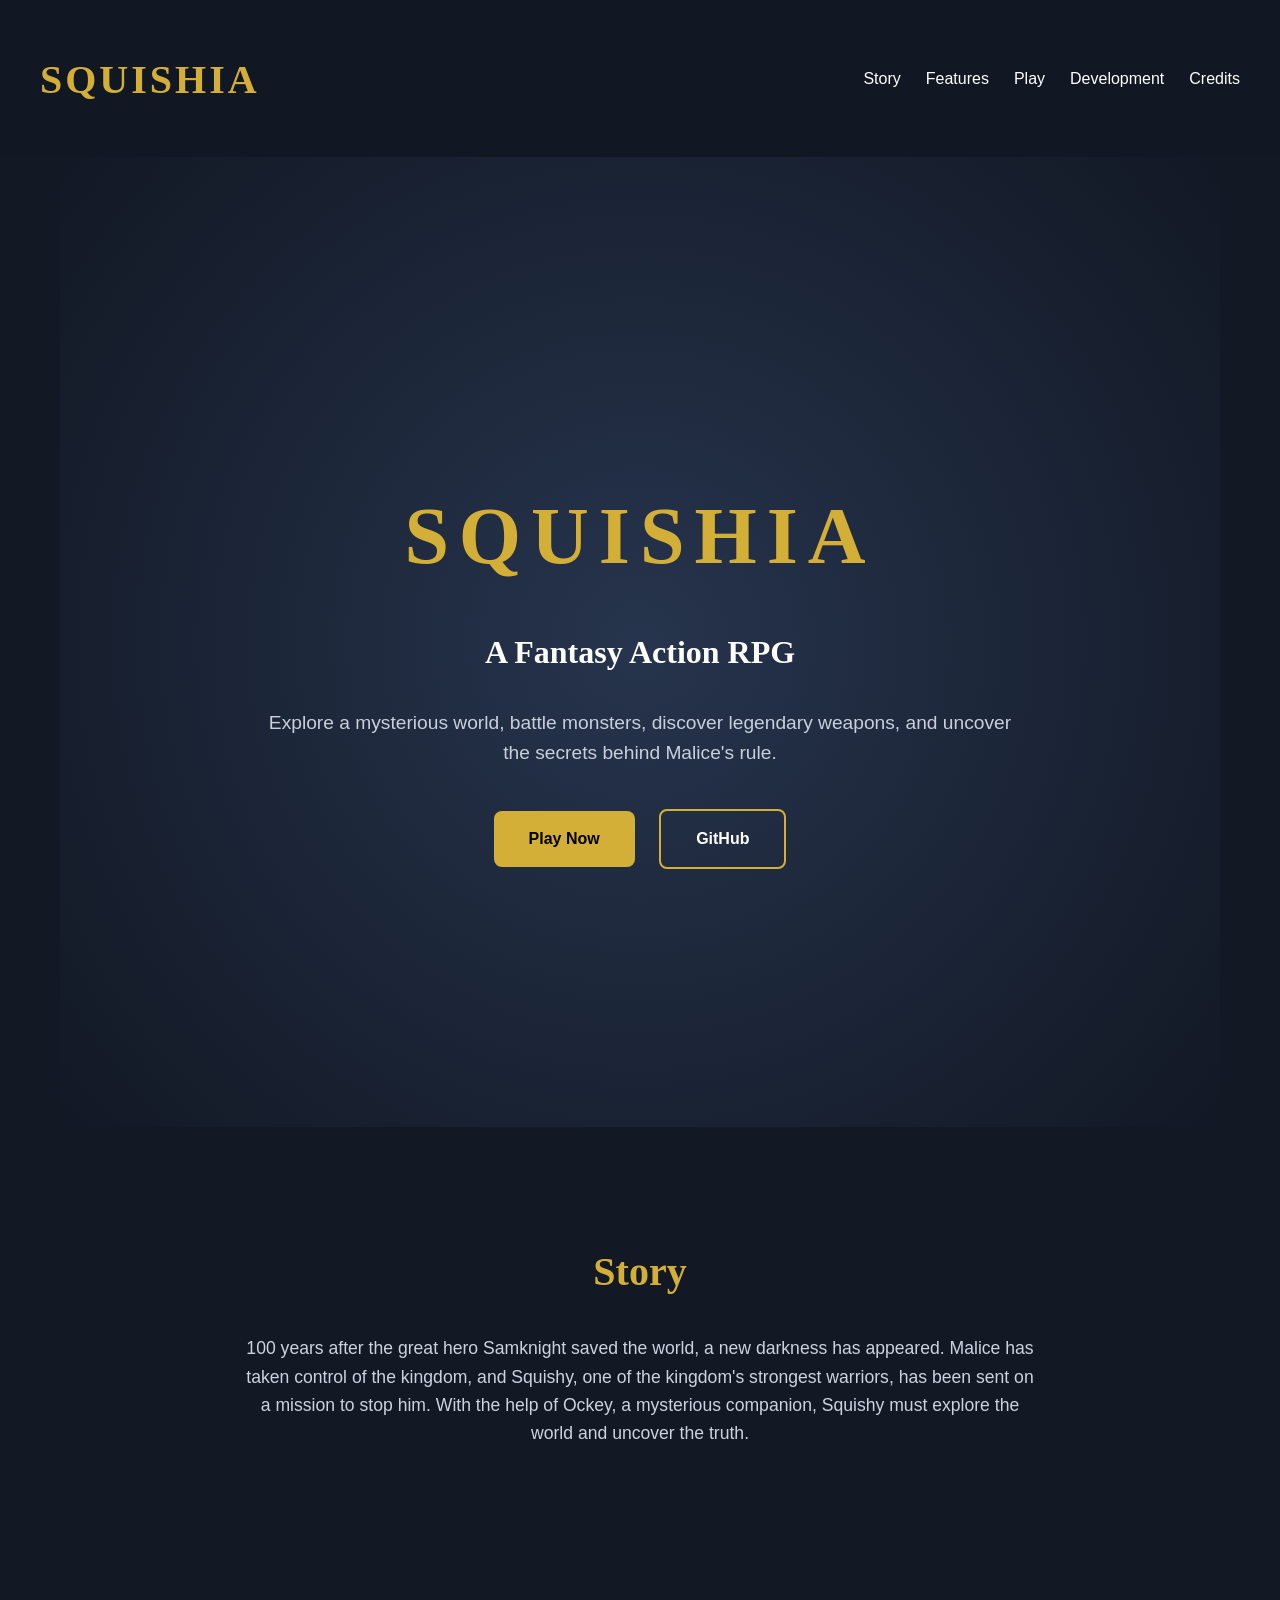
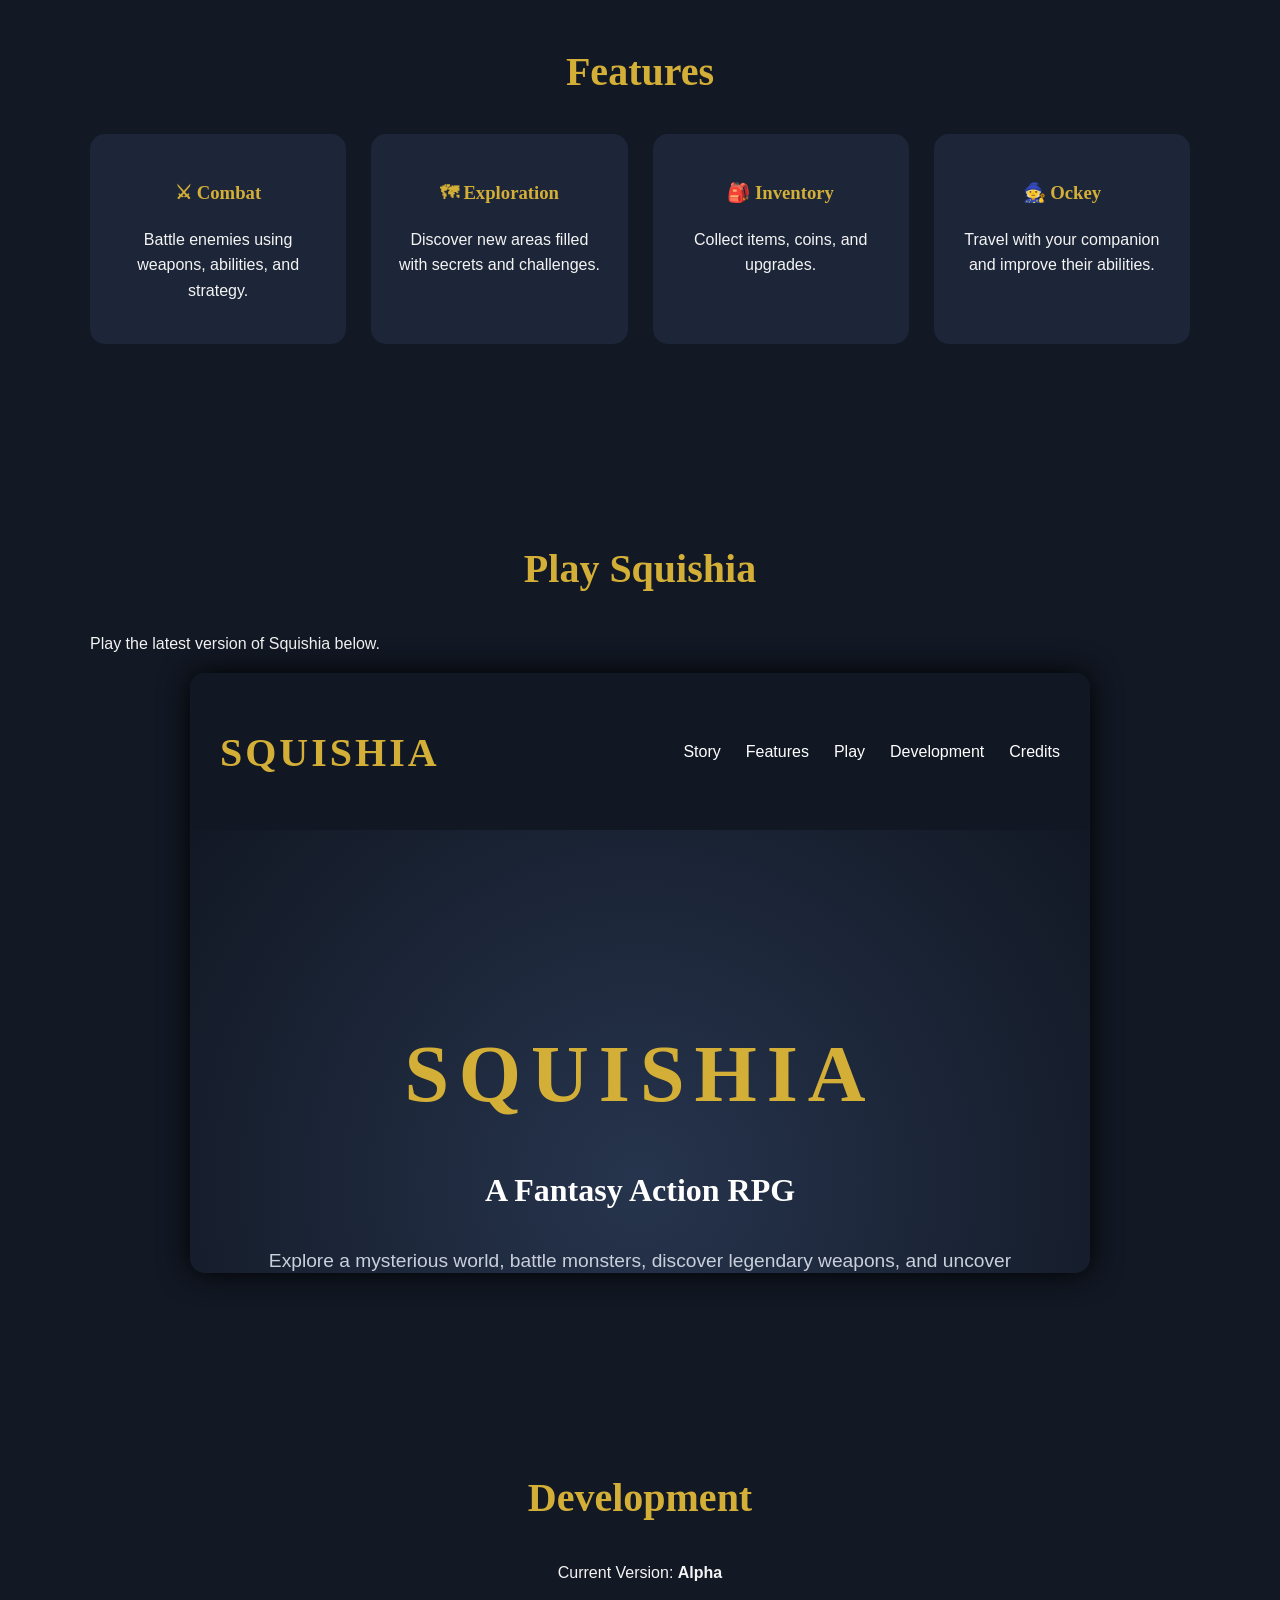
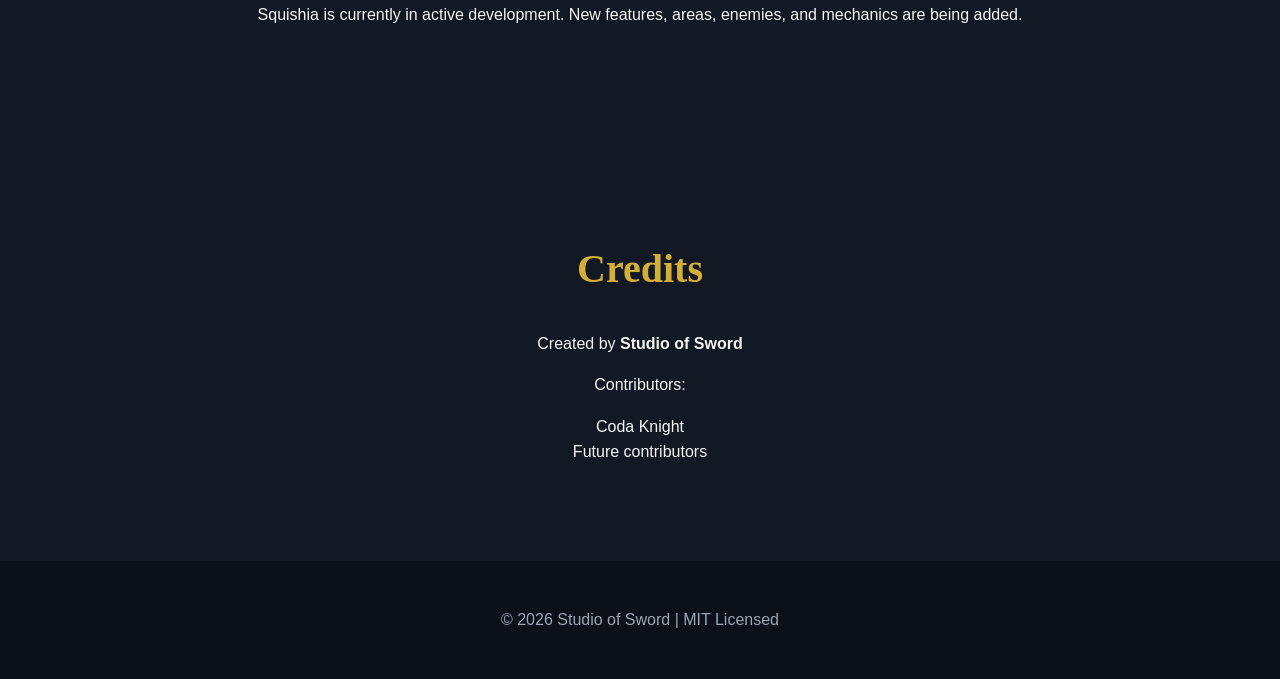
==== index.html @ a7034196 "Update index.html" ====
<!DOCTYPE html>
<html lang="en">

<head>
    <meta charset="UTF-8">
    <meta name="viewport" content="width=device-width, initial-scale=1.0">
    <meta name="description"
    content="Squishia is a fantasy action RPG created by Studio of Sword. Explore the world, battle monsters, collect items, and uncover the secrets behind Malice.">
    
    <meta name="keywords"
    content="Squishia, RPG, Action RPG, MakeCode Arcade, Studio of Sword, indie game">
    
    <meta name="author"
    content="Studio of Sword">
    
    <meta property="og:title"
    content="Squishia | A Fantasy Action RPG">
    
    <meta property="og:description"
    content="Explore the world of Squishia, battle enemies, and stop Malice.">
    
    <meta property="og:type"
    content="website">
    
    <meta name="theme-color"
    content="#d4af37">
    
    <title>Squishia | A Fantasy Action RPG</title>

    <link rel="stylesheet" href="style.css">
</head>

<body>

    <header>
        <nav>
            <h2 class="logo">SQUISHIA</h2>

            <ul>
                <li><a href="#story">Story</a></li>
                <li><a href="#features">Features</a></li>
                <li><a href="#play">Play</a></li>
                <li><a href="#development">Development</a></li>
                <li><a href="#credits">Credits</a></li>
            </ul>
        </nav>
    </header>


    <main>

        <!-- Hero -->
        <section class="hero">

            <div class="hero-content">

                <h1>SQUISHIA</h1>

                <h2>A Fantasy Action RPG</h2>

                <p>
                    Explore a mysterious world, battle monsters,
                    discover legendary weapons, and uncover the secrets
                    behind Malice's rule.
                </p>

                <div class="buttons">

                    <a class="button" href="#play">
                        Play Now
                    </a>

                    <a class="button secondary"
                       href="https://github.com/CrzLe0723/Squishia">
                        GitHub
                    </a>

                </div>

            </div>

        </section>



        <!-- Story -->
        <section id="story">

            <h2>Story</h2>

            <p>
                100 years after the great hero Samknight saved the world,
                a new darkness has appeared.

                Malice has taken control of the kingdom, and Squishy,
                one of the kingdom's strongest warriors, has been sent
                on a mission to stop him.

                With the help of Ockey, a mysterious companion,
                Squishy must explore the world and uncover the truth.
            </p>

        </section>



        <!-- Features -->
        <section id="features">

            <h2>Features</h2>


            <div class="cards">

                <div class="card">
                    <h3>⚔ Combat</h3>
                    <p>
                        Battle enemies using weapons,
                        abilities, and strategy.
                    </p>
                </div>


                <div class="card">
                    <h3>🗺 Exploration</h3>
                    <p>
                        Discover new areas filled with
                        secrets and challenges.
                    </p>
                </div>


                <div class="card">
                    <h3>🎒 Inventory</h3>
                    <p>
                        Collect items, coins,
                        and upgrades.
                    </p>
                </div>


                <div class="card">
                    <h3>🧙 Ockey</h3>
                    <p>
                        Travel with your companion
                        and improve their abilities.
                    </p>
                </div>


            </div>

        </section>




        <!-- Play -->
        <section id="play">

            <h2>Play Squishia</h2>

            <p>
                Play the latest version of Squishia below.
            </p>


            <div class="game-container">

                <iframe
                    src="https://crzle0723.github.io/Squishia/"
                    title="Squishia Game">
                </iframe>

            </div>


        </section>




        <!-- Development -->
        <section id="development">

            <h2>Development</h2>

            <p>
                Current Version:
                <strong>Alpha</strong>
            </p>

            <p>
                Squishia is currently in active development.
                New features, areas, enemies, and mechanics
                are being added.
            </p>

        </section>



        <!-- Credits -->
        <section id="credits">

            <h2>Credits</h2>

            <p>
                Created by <strong>Studio of Sword</strong>
            </p>

            <p>
                Contributors:
            </p>

            <ul>
                <li>Coda Knight</li>
                <li>Future contributors</li>
            </ul>

        </section>


    </main>



    <footer>

        <p>
            © 2026 Studio of Sword |
            MIT Licensed
        </p>

    </footer>


    <script src="script.js"></script>

</body>

</html>
---- style.css ----
```cs
/* =========================
   Squishia Website Styling
   ========================= */


/* General */

* {
    box-sizing: border-box;
    scroll-behavior: smooth;
}


body {
    margin: 0;
    background: #121824;
    color: #f4f4f4;
    font-family: "Trebuchet MS", Arial, sans-serif;
    line-height: 1.6;
}


h1,
h2,
h3 {
    font-family: Georgia, serif;
}


h2 {
    color: #d4af37;
    text-align: center;
    font-size: 2.5rem;
    margin-bottom: 30px;
}


section {
    max-width: 1100px;
    margin: auto;
    padding: 80px 30px;
}



/* =========================
   Navigation
   ========================= */


header {
    position: sticky;
    top: 0;
    z-index: 10;
    background: rgba(18, 24, 36, 0.9);
    backdrop-filter: blur(8px);
}


nav {
    max-width: 1200px;
    margin: auto;
    display: flex;
    justify-content: space-between;
    align-items: center;
    padding: 15px 30px;
}


.logo {
    color: #d4af37;
    letter-spacing: 3px;
}


nav ul {
    list-style: none;
    display: flex;
    gap: 25px;
    padding: 0;
}


nav a {
    color: white;
    text-decoration: none;
    transition: 0.3s;
}


nav a:hover {
    color: #d4af37;
}



/* =========================
   Hero
   ========================= */


.hero {

    min-height: 90vh;

    display: flex;
    justify-content: center;
    align-items: center;

    text-align: center;

    background:
        radial-gradient(
            circle,
            #26344d,
            #121824
        );

}


.hero-content {
    max-width: 750px;
}


.hero h1 {

    font-size: 5rem;

    color: #d4af37;

    letter-spacing: 10px;

    margin-bottom: 10px;

}


.hero h2 {

    color: white;

    font-size: 2rem;

}


.hero p {

    font-size: 1.2rem;

    color: #c9d0dc;

}



/* Buttons */


.buttons {

    margin-top: 30px;

}


.button {

    display: inline-block;

    padding: 15px 35px;

    margin: 10px;

    background: #d4af37;

    color: black;

    text-decoration: none;

    border-radius: 8px;

    font-weight: bold;

    transition: 0.3s;

}


.button:hover {

    transform: translateY(-5px);

}


.secondary {

    background: transparent;

    color: white;

    border: 2px solid #d4af37;

}



/* =========================
   Story
   ========================= */


#story p {

    max-width: 800px;

    margin: auto;

    text-align: center;

    color: #ccd3df;

    font-size: 1.1rem;

}



/* =========================
   Feature Cards
   ========================= */


.cards {

    display: grid;

    grid-template-columns: repeat(
        auto-fit,
        minmax(220px, 1fr)
    );

    gap: 25px;

}



.card {

    background: #1d2638;

    padding: 25px;

    border-radius: 15px;

    text-align: center;

    transition: 0.3s;

}


.card:hover {

    transform: translateY(-8px);

}


.card h3 {

    color: #d4af37;

}



/* =========================
   Game
   ========================= */


.game-container {

    display: flex;

    justify-content: center;

}



.game-container iframe {

    width: 100%;

    max-width: 900px;

    height: 600px;

    border: none;

    border-radius: 15px;

    box-shadow: 0 0 30px black;

}



/* =========================
   Development / Credits
   ========================= */


#development,
#credits {

    text-align: center;

}



#credits ul {

    list-style: none;

    padding: 0;

}



/* =========================
   Footer
   ========================= */


footer {

    text-align: center;

    padding: 30px;

    background: #0c1018;

    color: #9aa4b5;

}



/* =========================
   Mobile
   ========================= */


@media(max-width:700px) {


    nav {

        flex-direction: column;

    }


    nav ul {

        flex-wrap: wrap;

        justify-content: center;

    }


    .hero h1 {

        font-size: 3rem;

    }


}


```
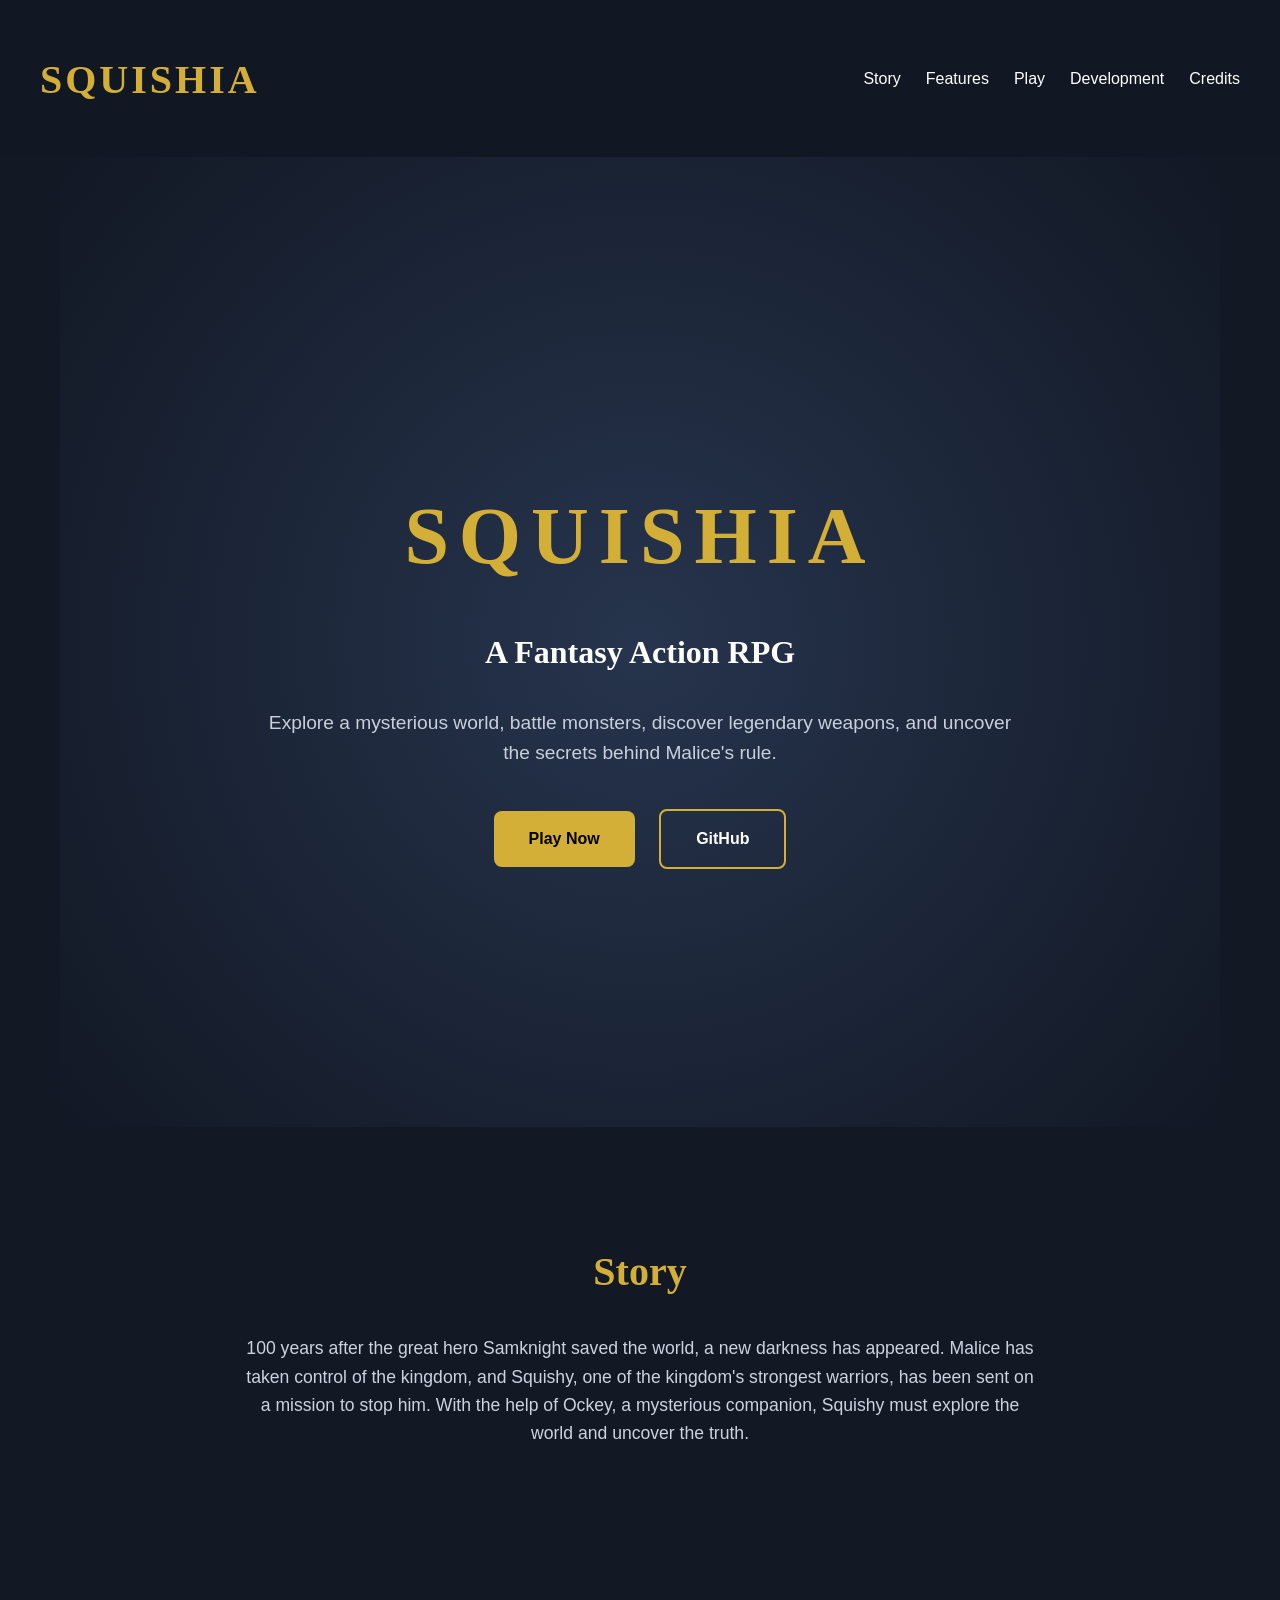
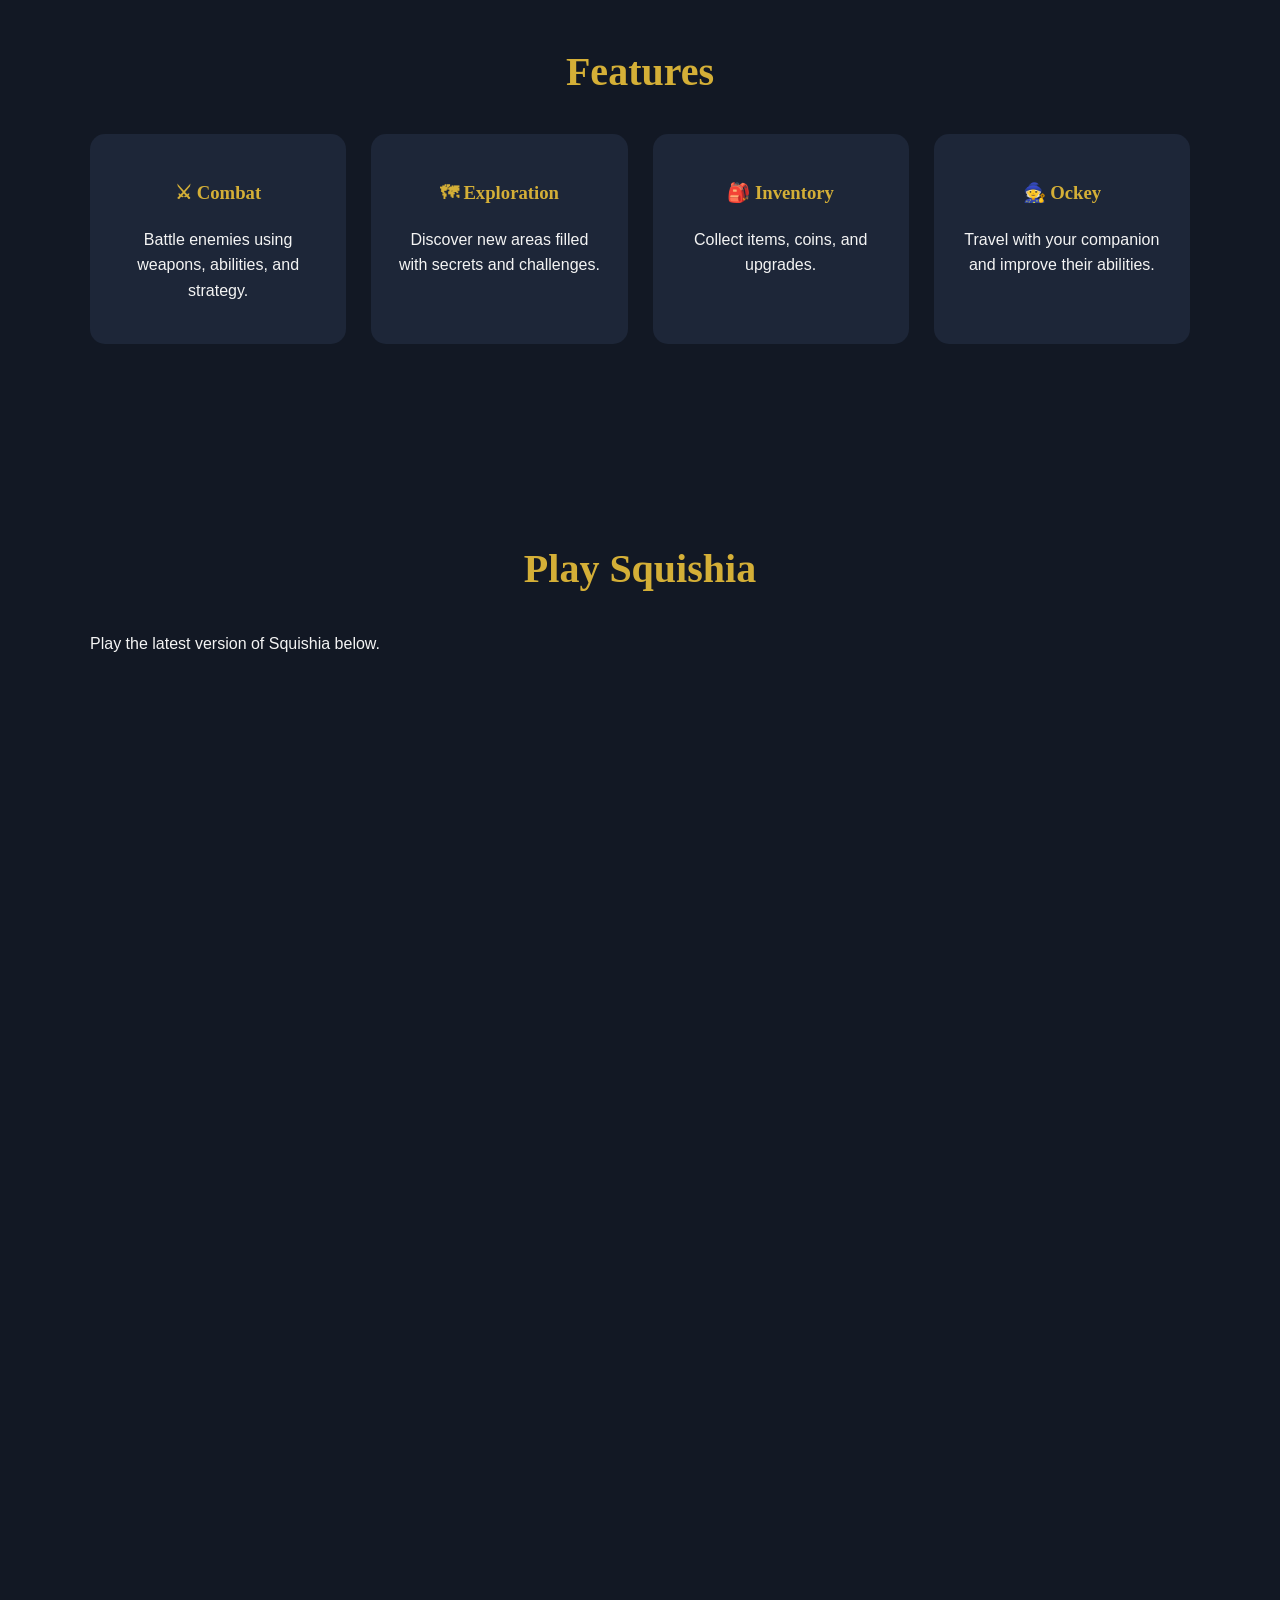
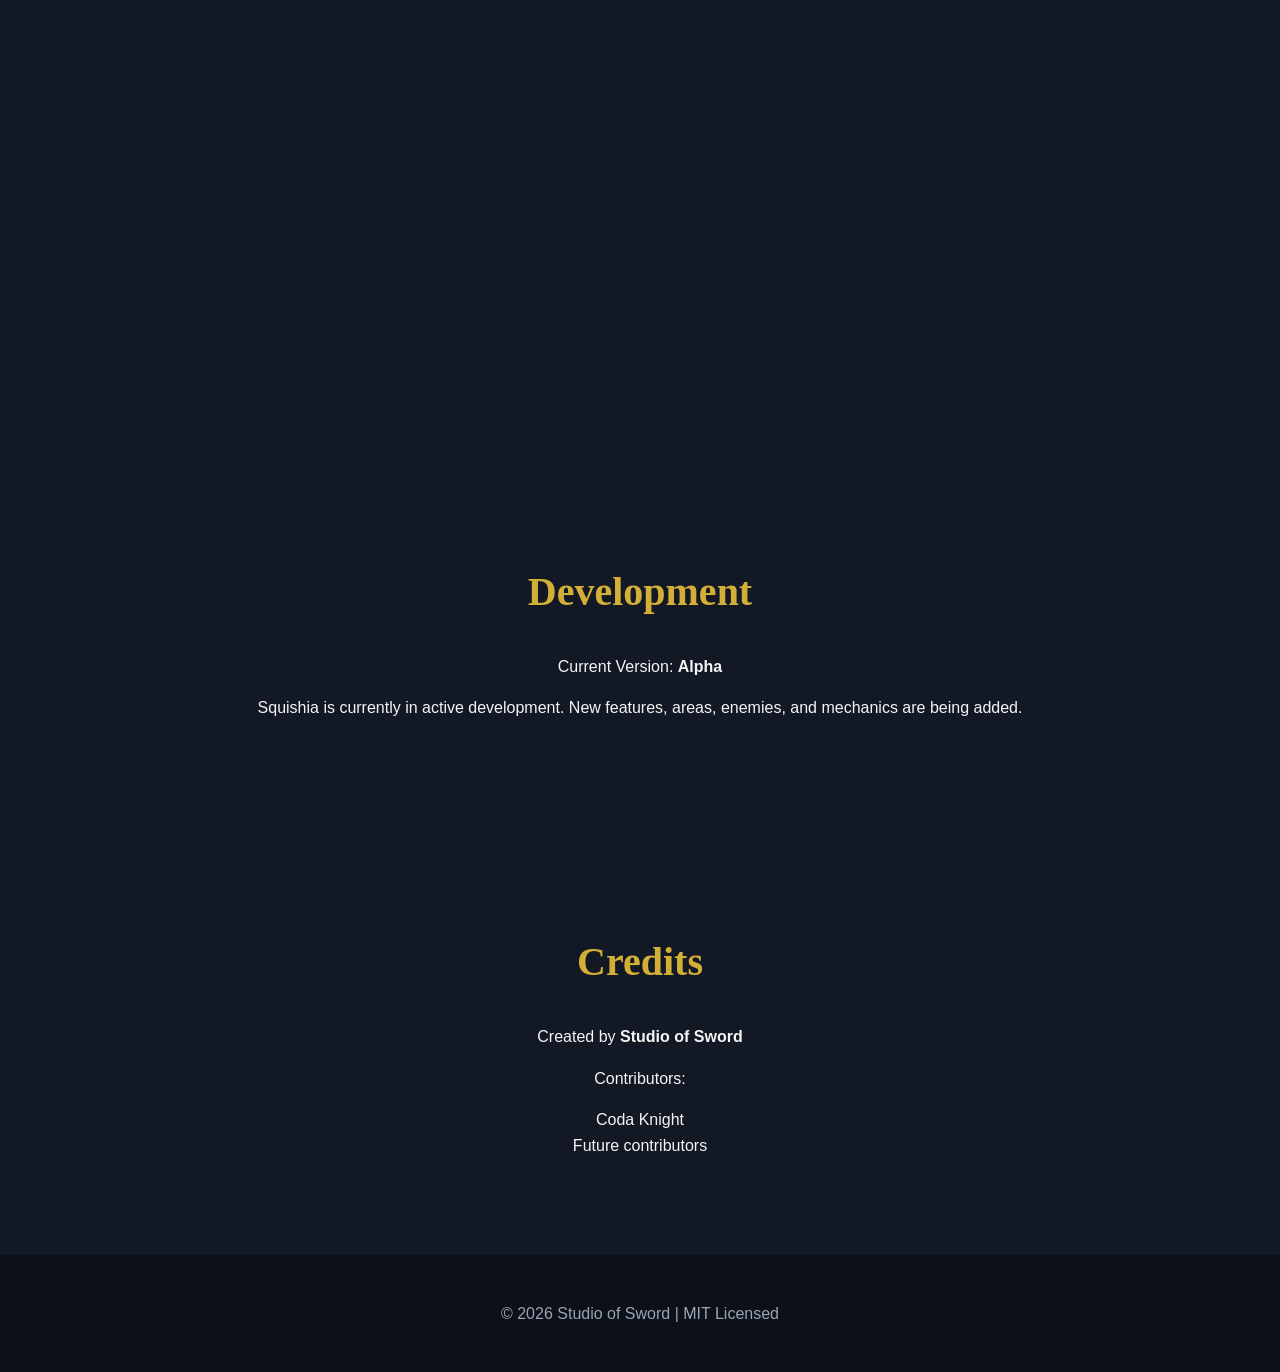
==== commit 8cd8e5c3: "Update index.html" ====
--- a/index.html
+++ b/index.html
@@ -168,10 +168,15 @@
 
             <div class="game-container">
 
-                <iframe
-                    src="https://crzle0723.github.io/Squishia/"
-                    title="Squishia Game">
-                </iframe>
+                <div style="position:relative;height:0;padding-bottom:117.6%;overflow:hidden;">
+                    <iframe style="position:absolute;top:0;left:0;width:100%;height:100%;" 
+                        src="https://arcade.makecode.com/---run?id=S39749-32272-75795-28980" 
+                        title="Squishia Game"
+                        allowfullscreen="allowfullscreen" 
+                        sandbox="allow-popups allow-forms allow-scripts allow-same-origin" 
+                        frameborder="0"> 
+                    </iframe>
+                </div>
 
             </div>
 
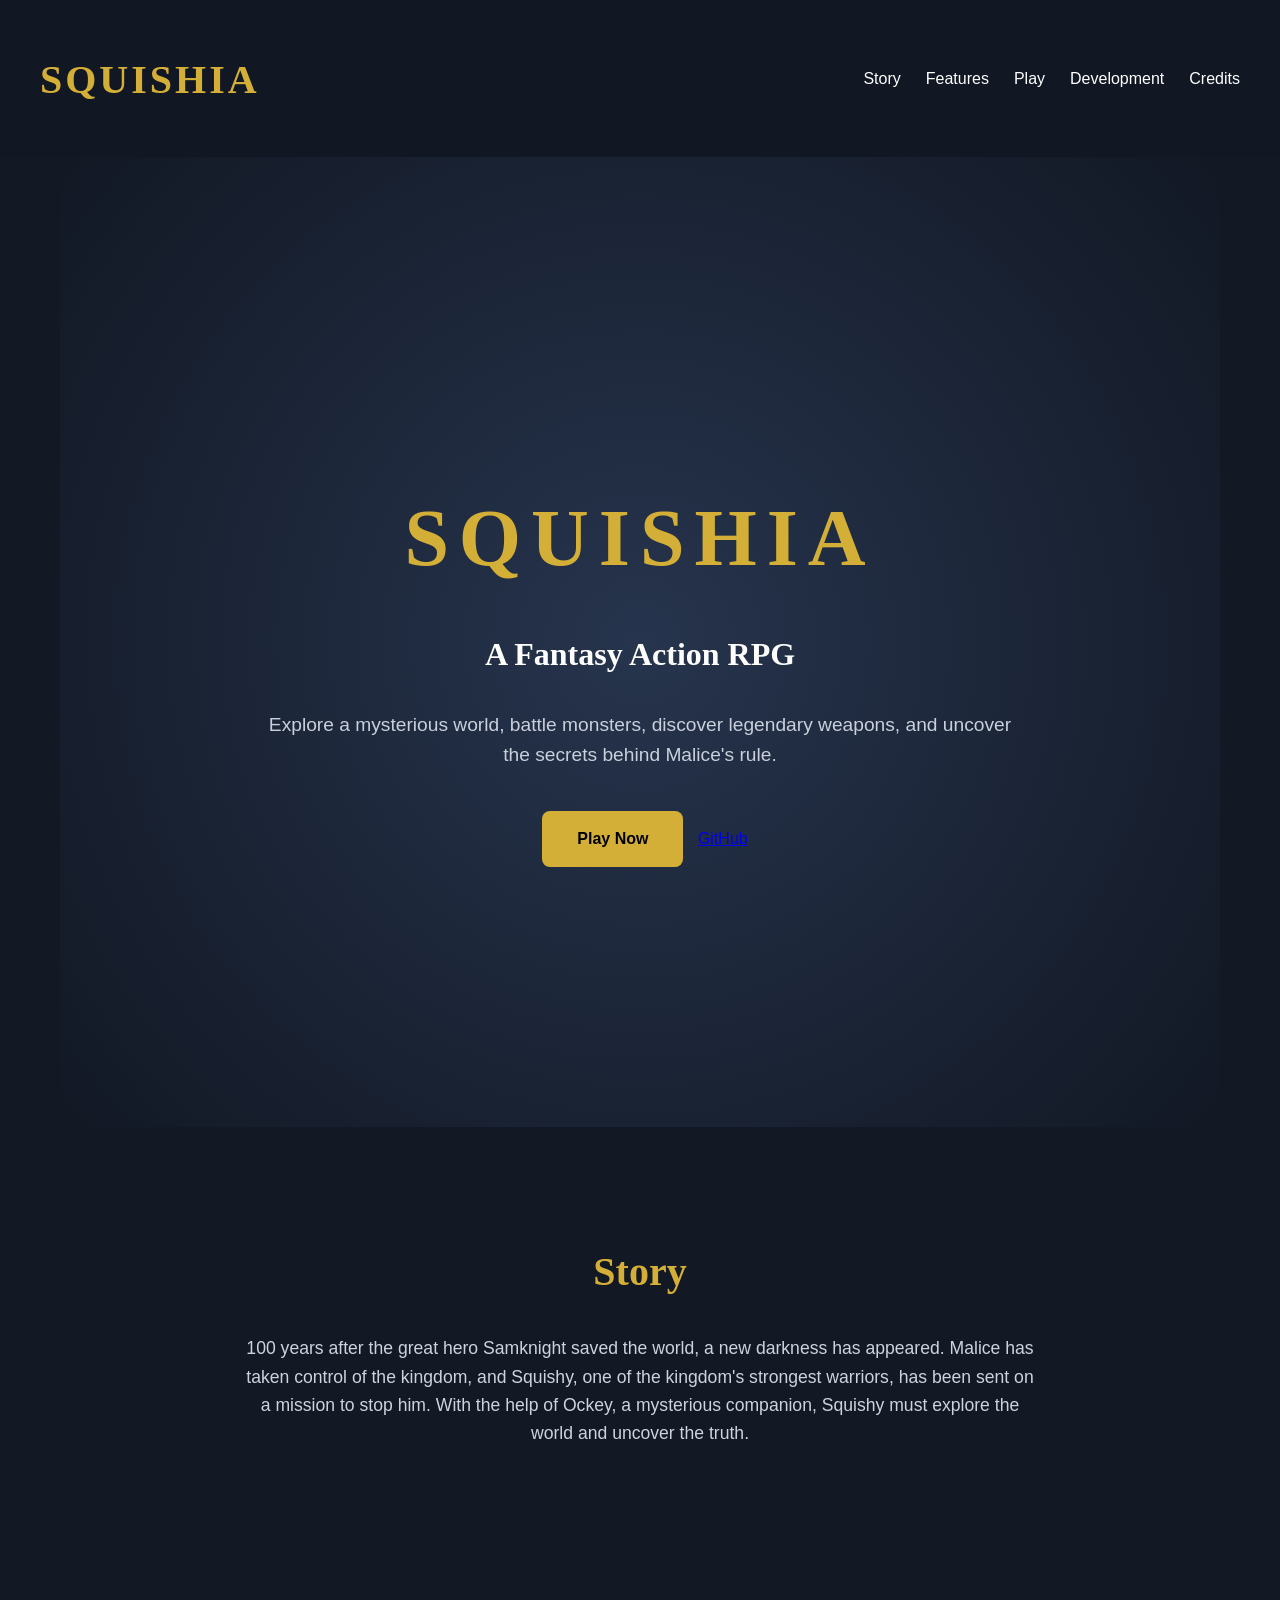
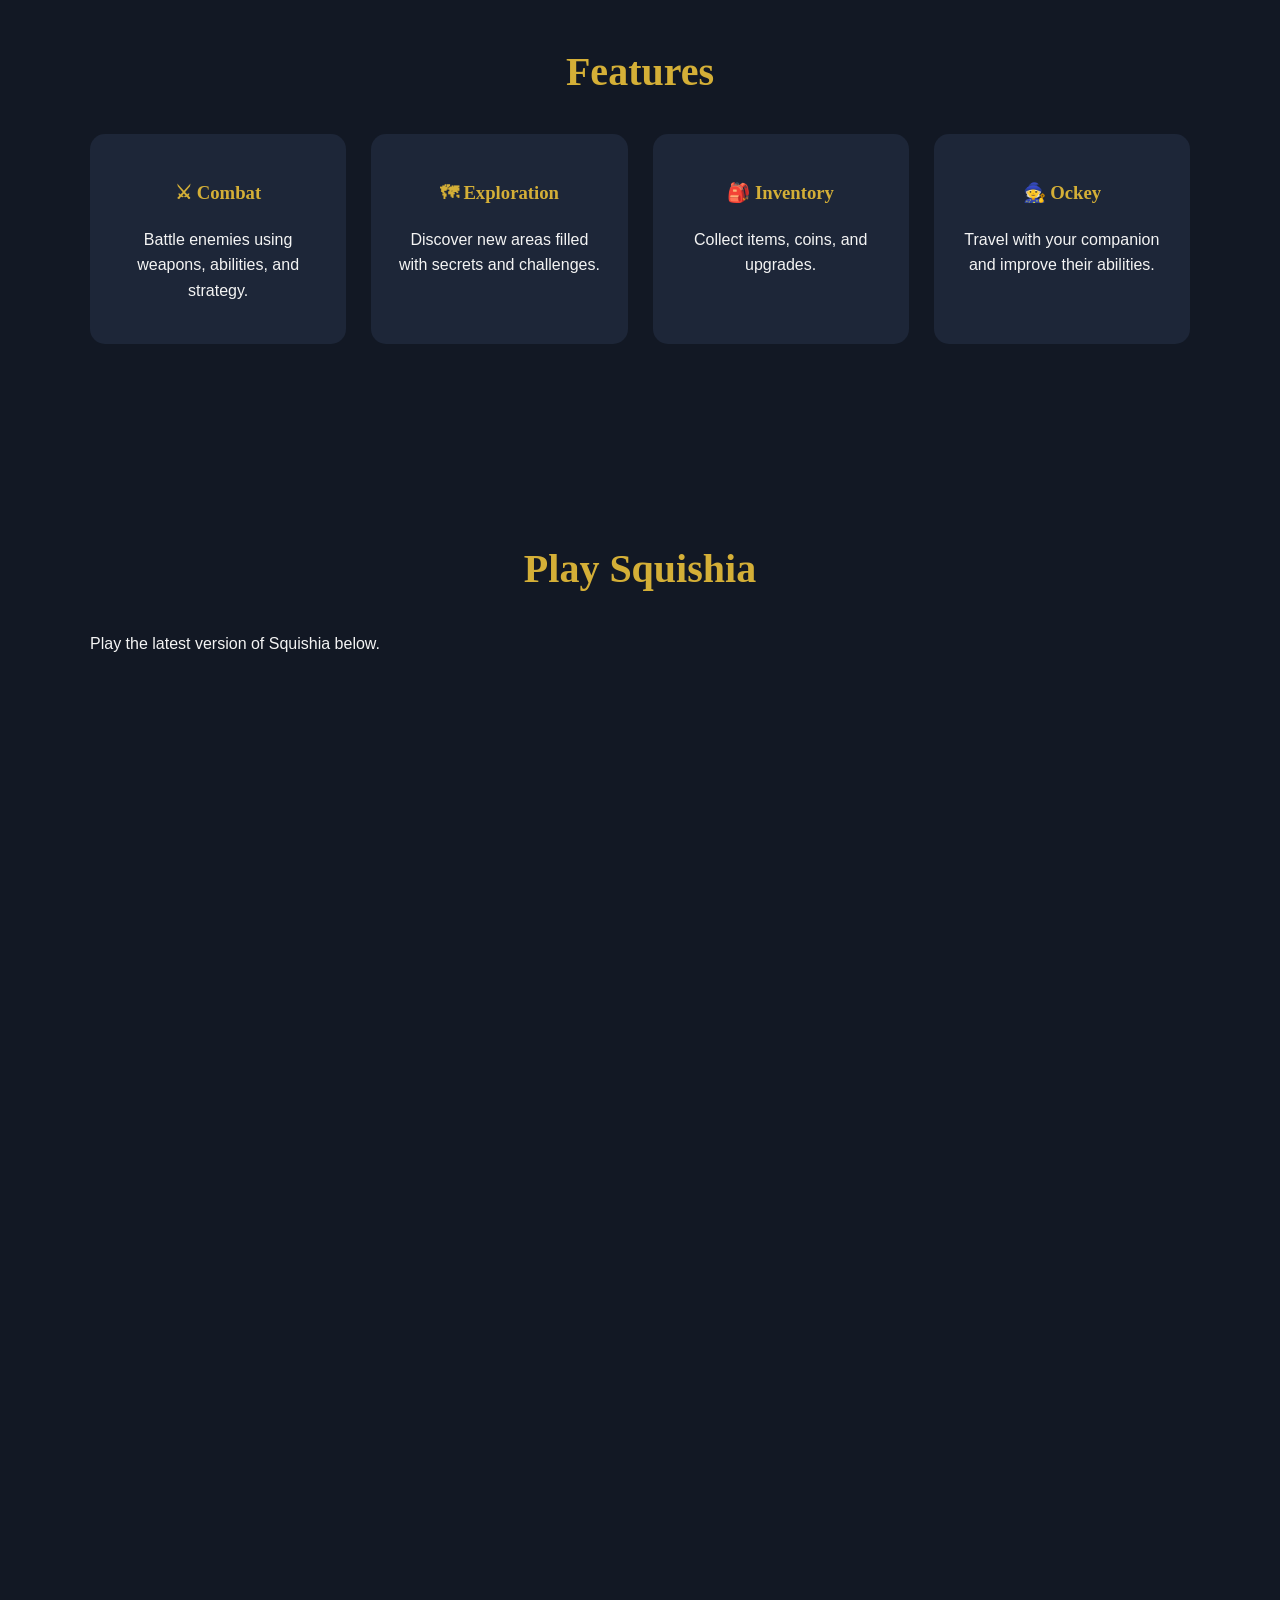
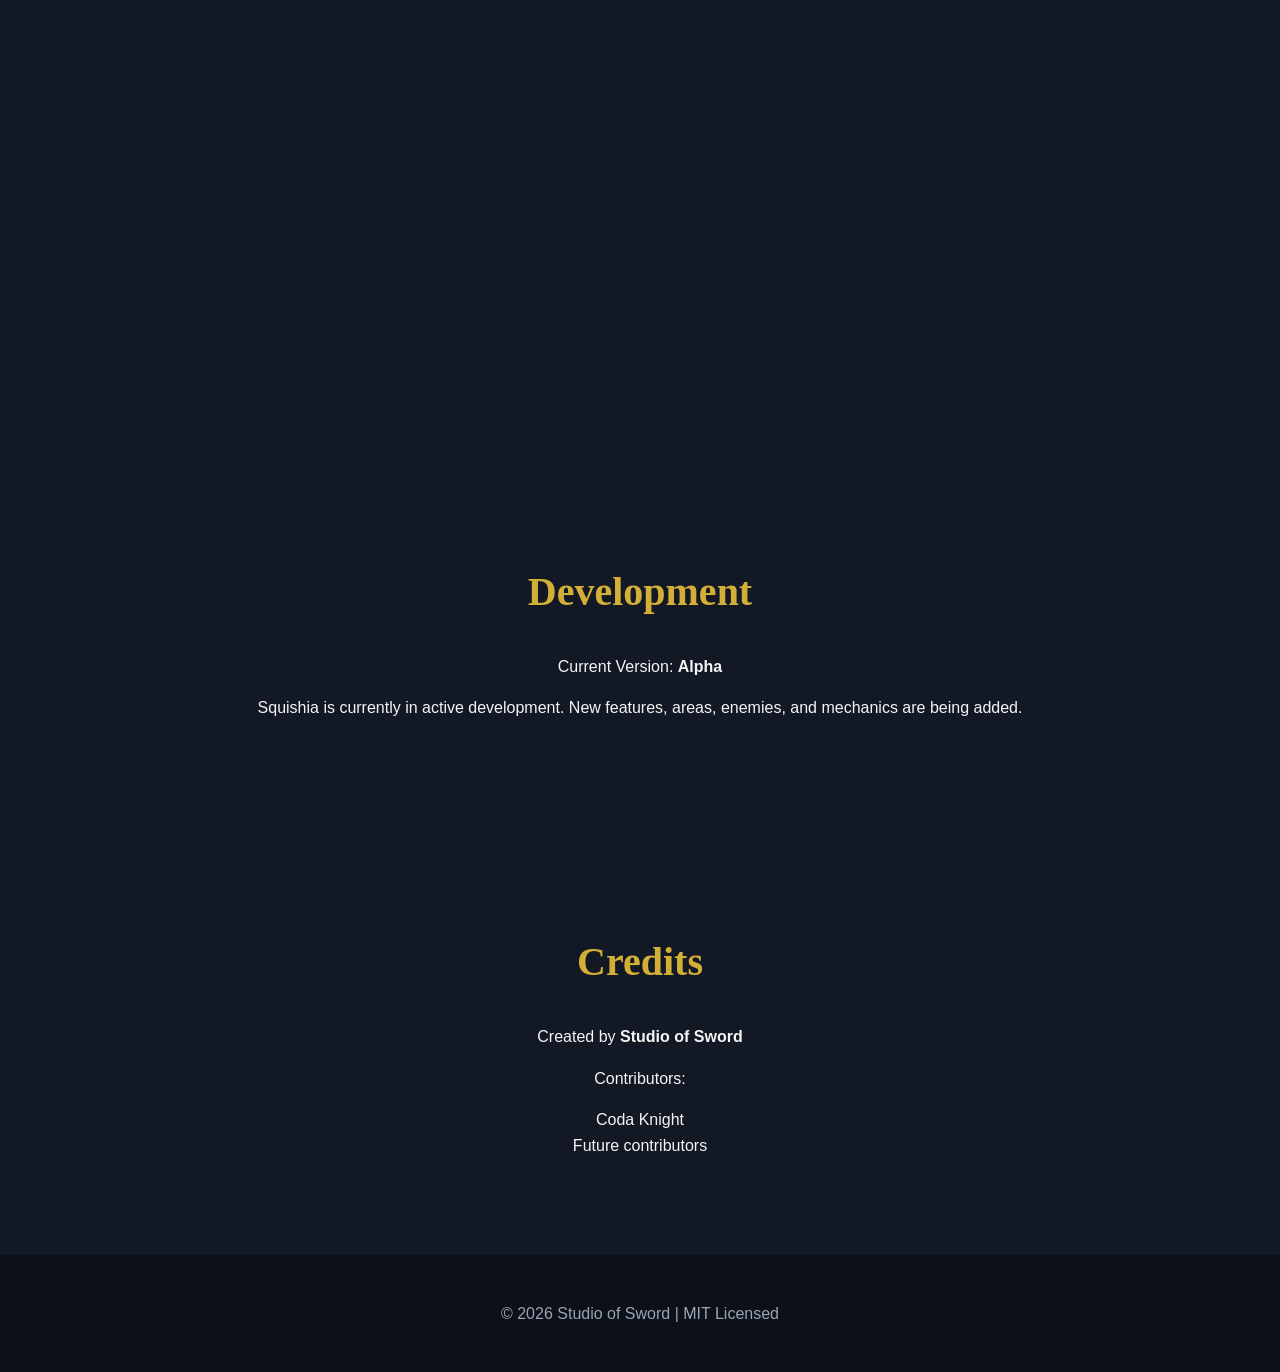
==== commit c63507c3: "Update index.html" ====
--- a/index.html
+++ b/index.html
@@ -71,9 +71,11 @@
                         Play Now
                     </a>
 
-                    <a class="button secondary"
-                       href="https://github.com/CrzLe0723/Squishia">
-                        GitHub
+                    <a 
+                        href="https://github.com/CrzLe0723/Squishia"
+                        target="_blank"
+                        rel="noopener noreferrer">
+                            GitHub
                     </a>
 
                 </div>
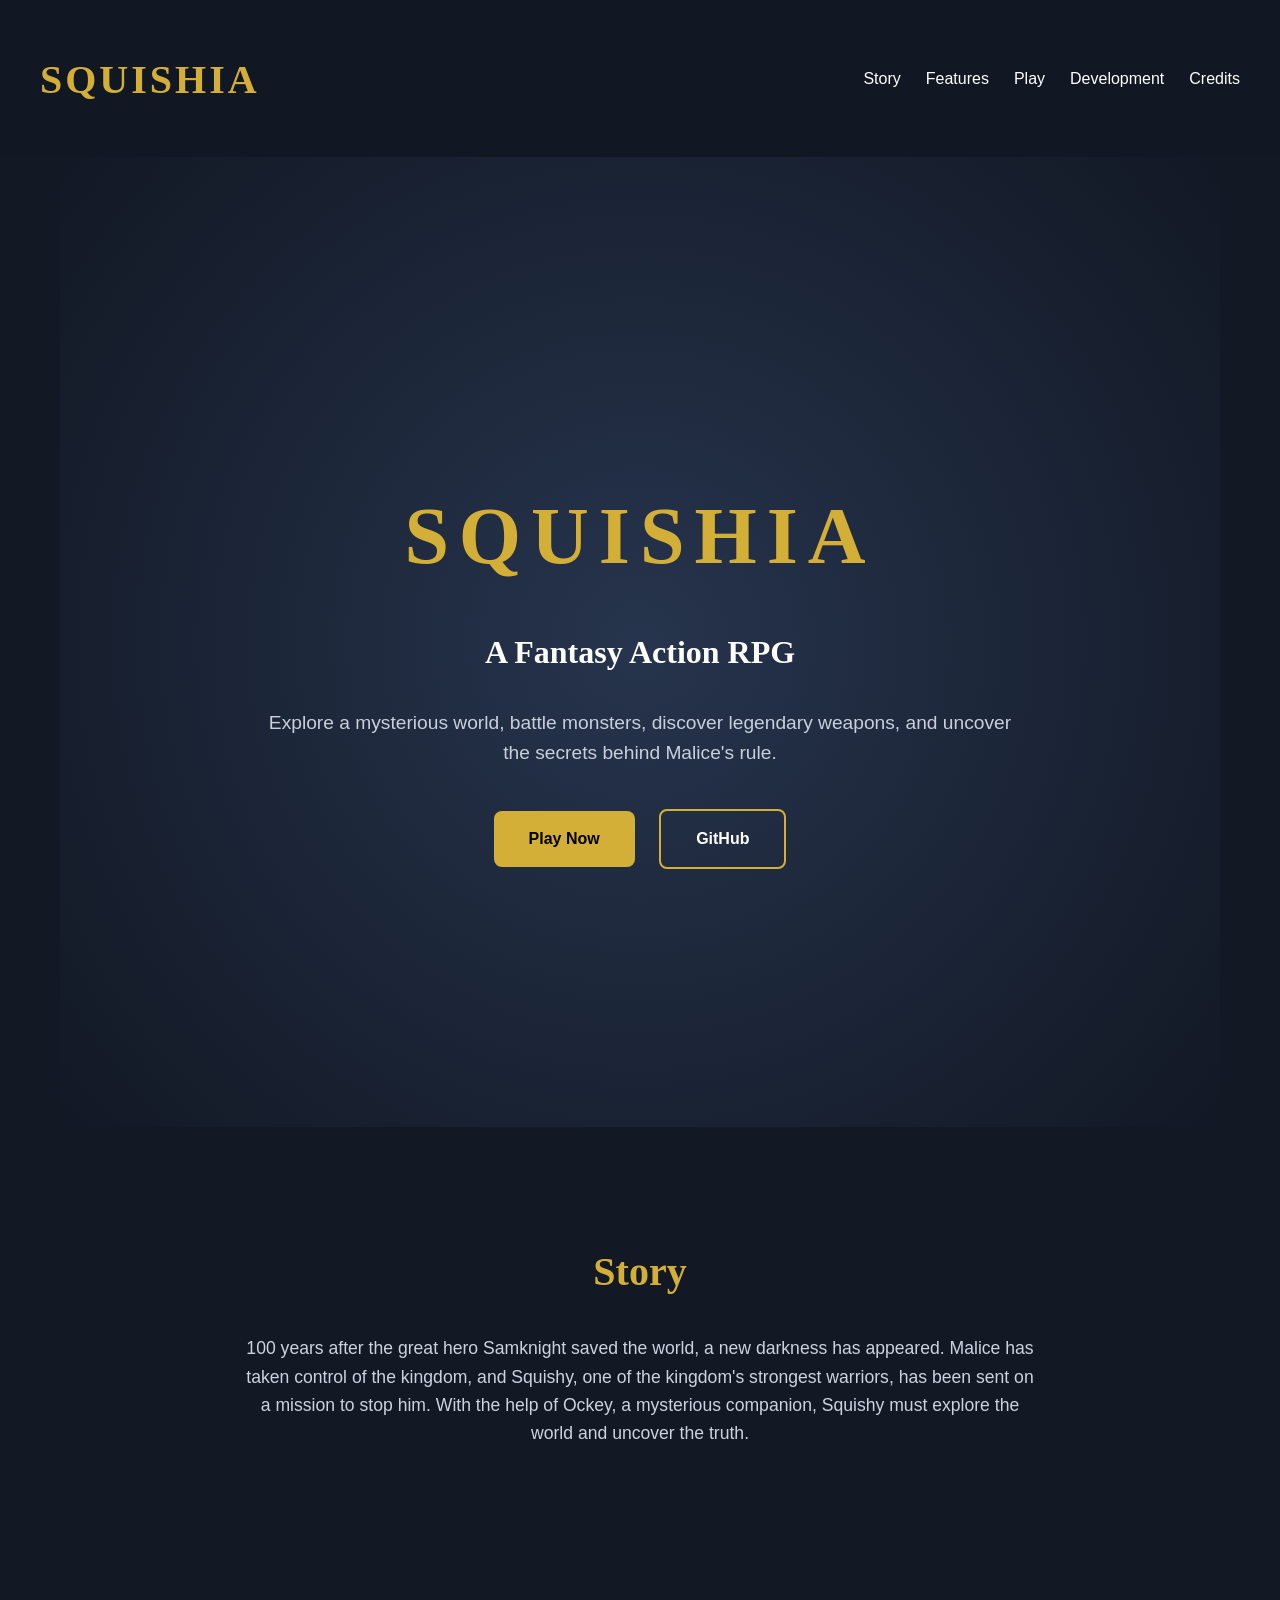
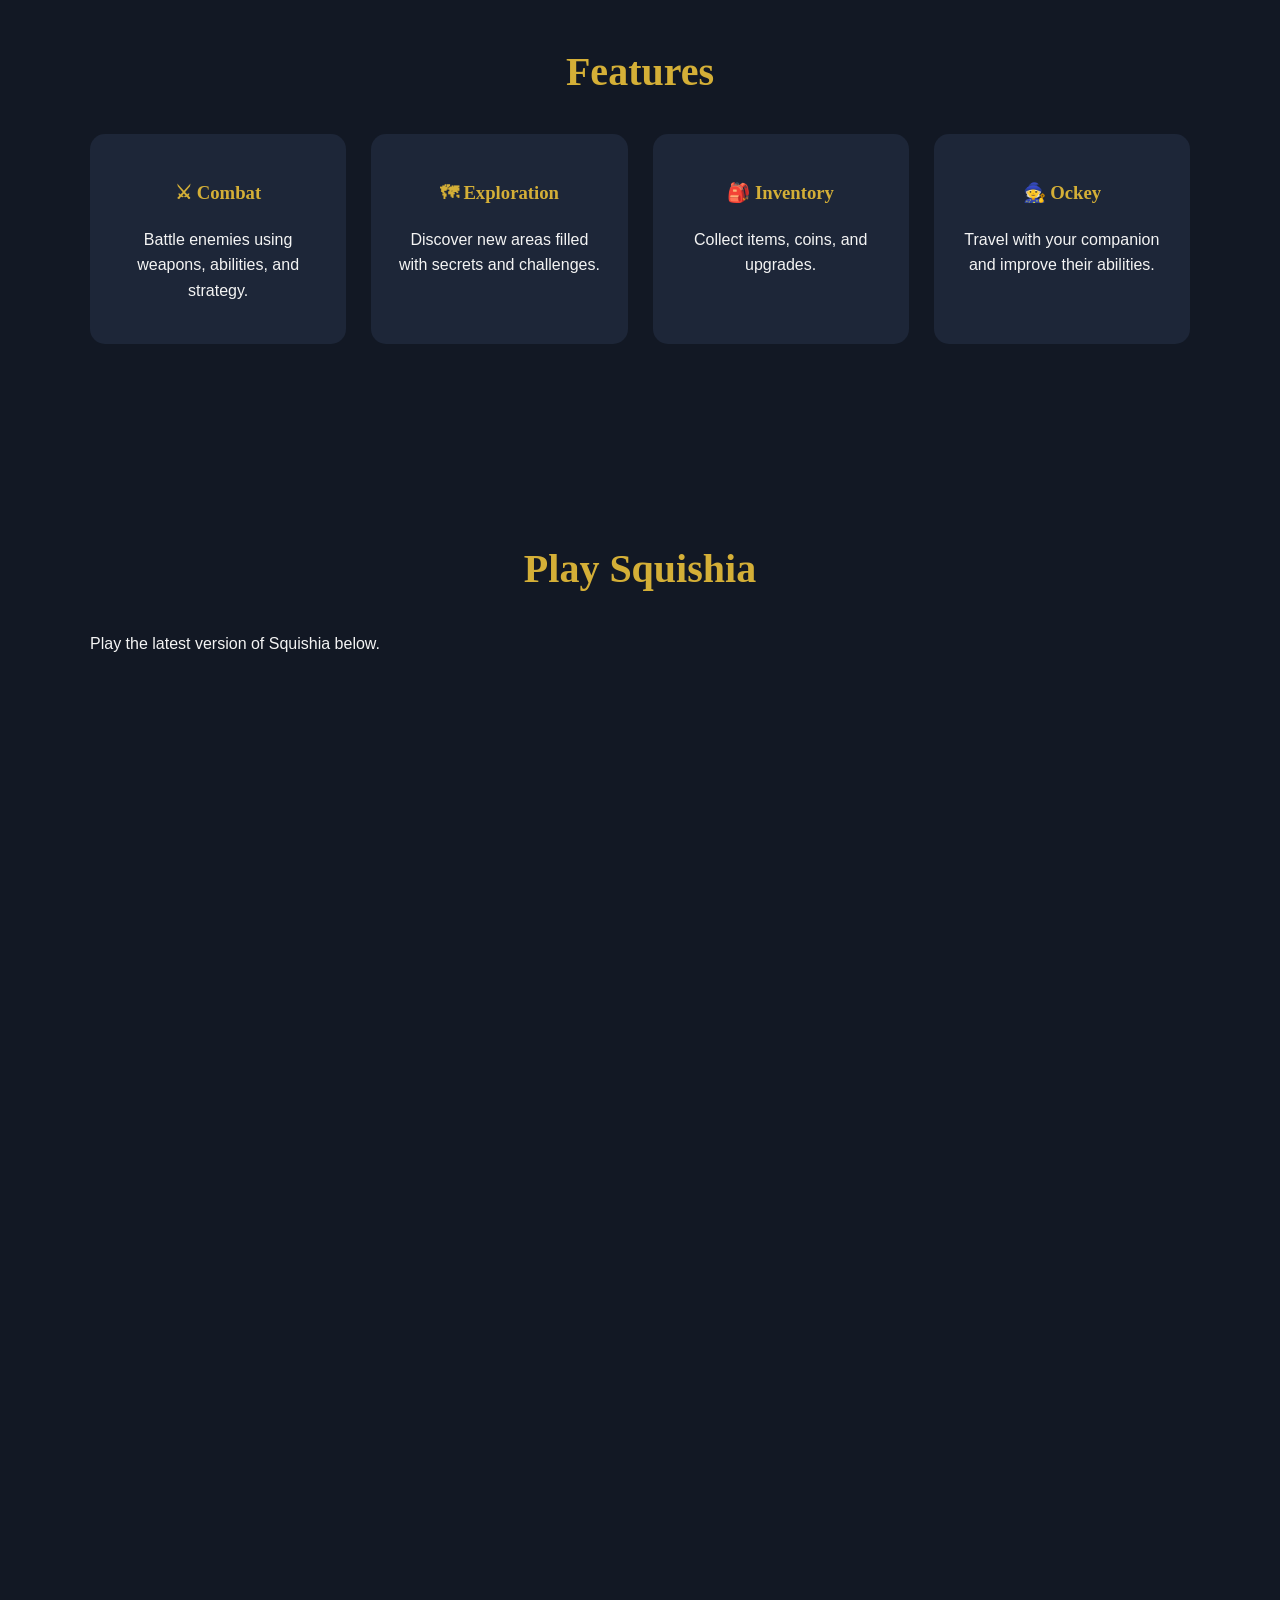
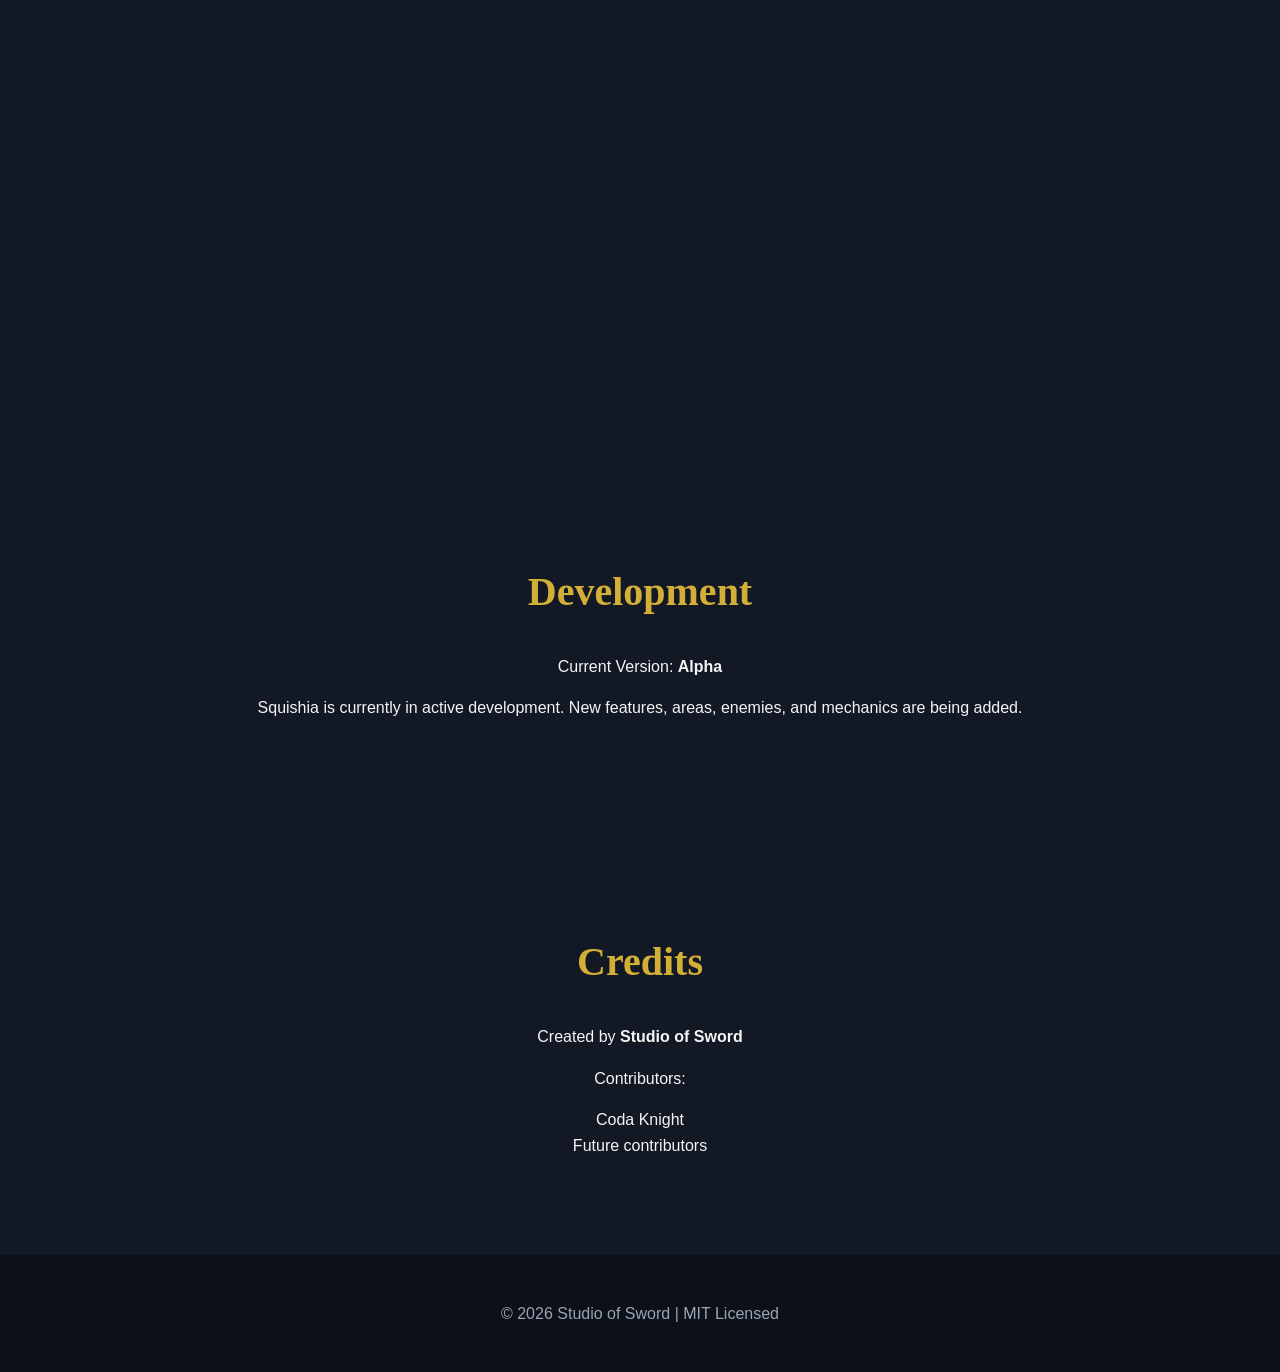
==== commit 4df6596d: "Update index.html" ====
--- a/index.html
+++ b/index.html
@@ -29,6 +29,7 @@
     <title>Squishia | A Fantasy Action RPG</title>
 
     <link rel="stylesheet" href="style.css">
+    <link rel="icon" type="image/png" href="assets/Ockey.png">
 </head>
 
 <body>
@@ -71,7 +72,7 @@
                         Play Now
                     </a>
 
-                    <a 
+                    <a  class="button secondary"
                         href="https://github.com/CrzLe0723/Squishia"
                         target="_blank"
                         rel="noopener noreferrer">
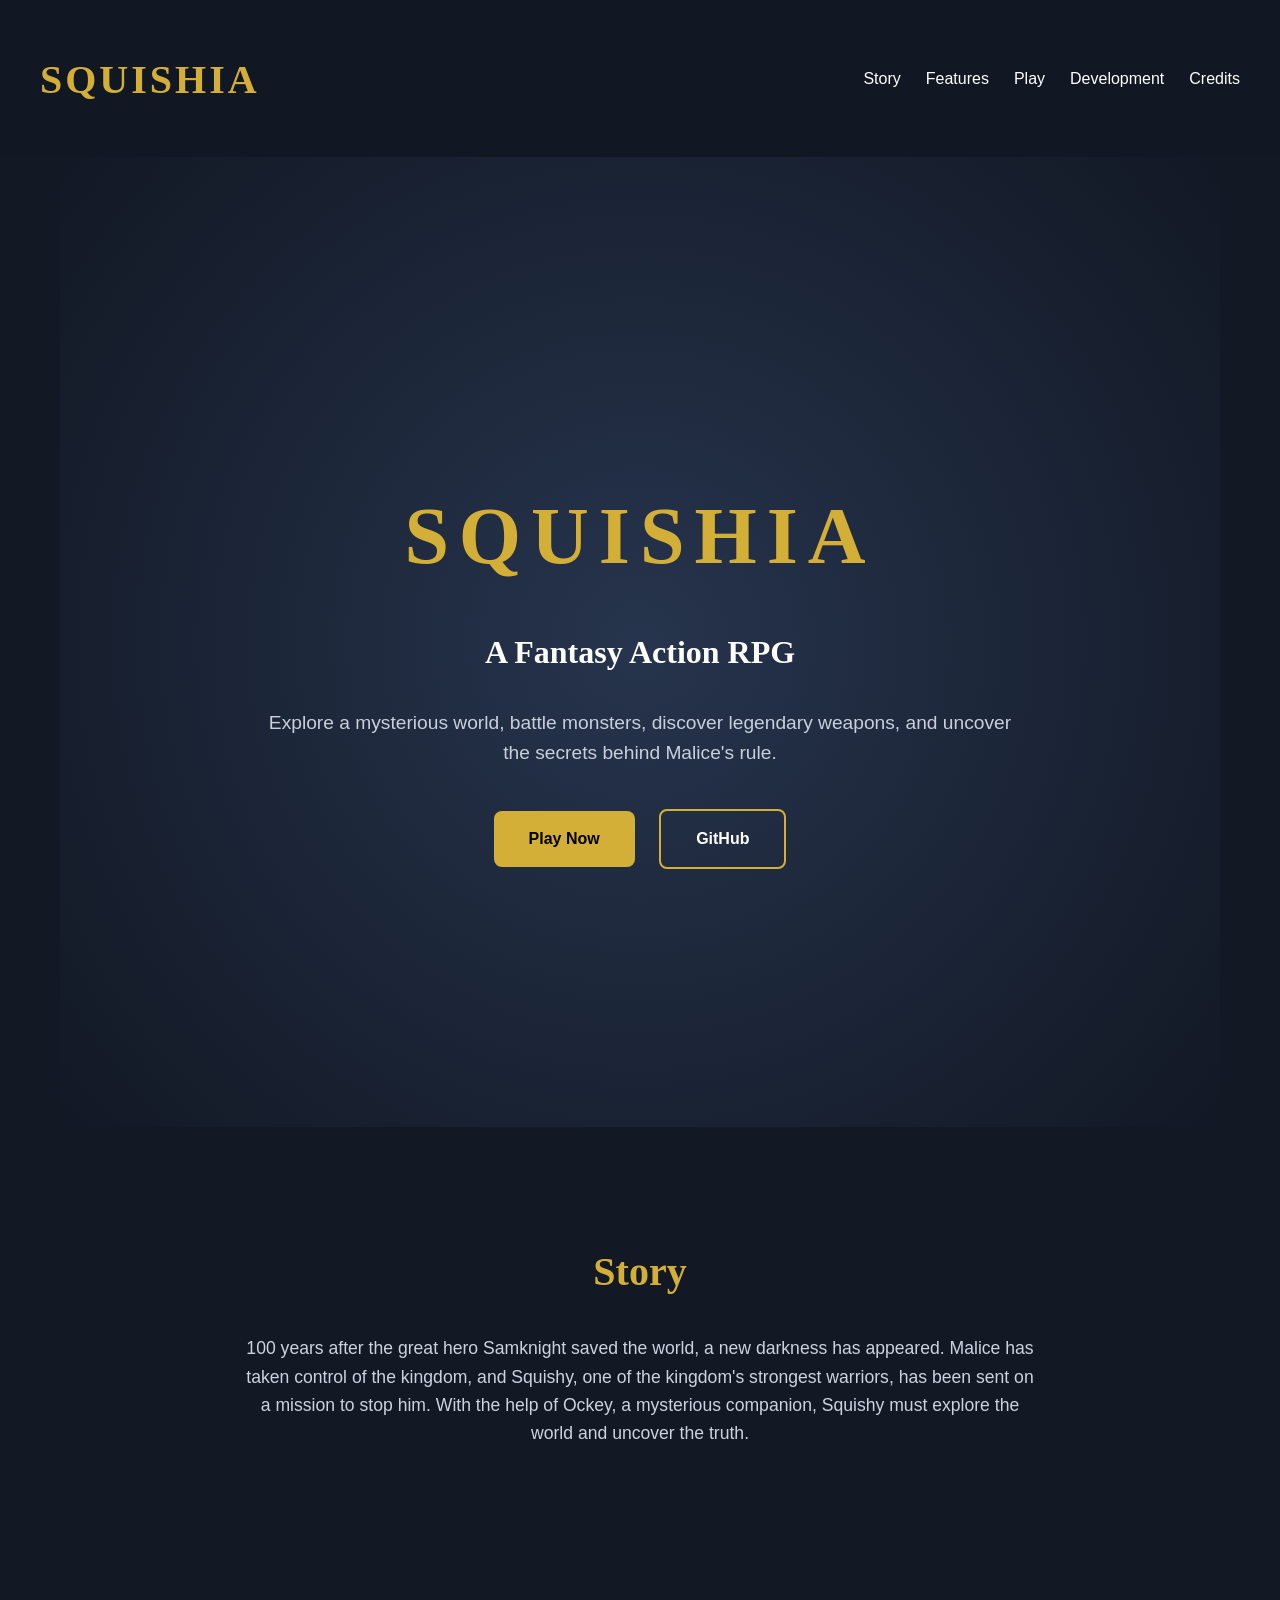
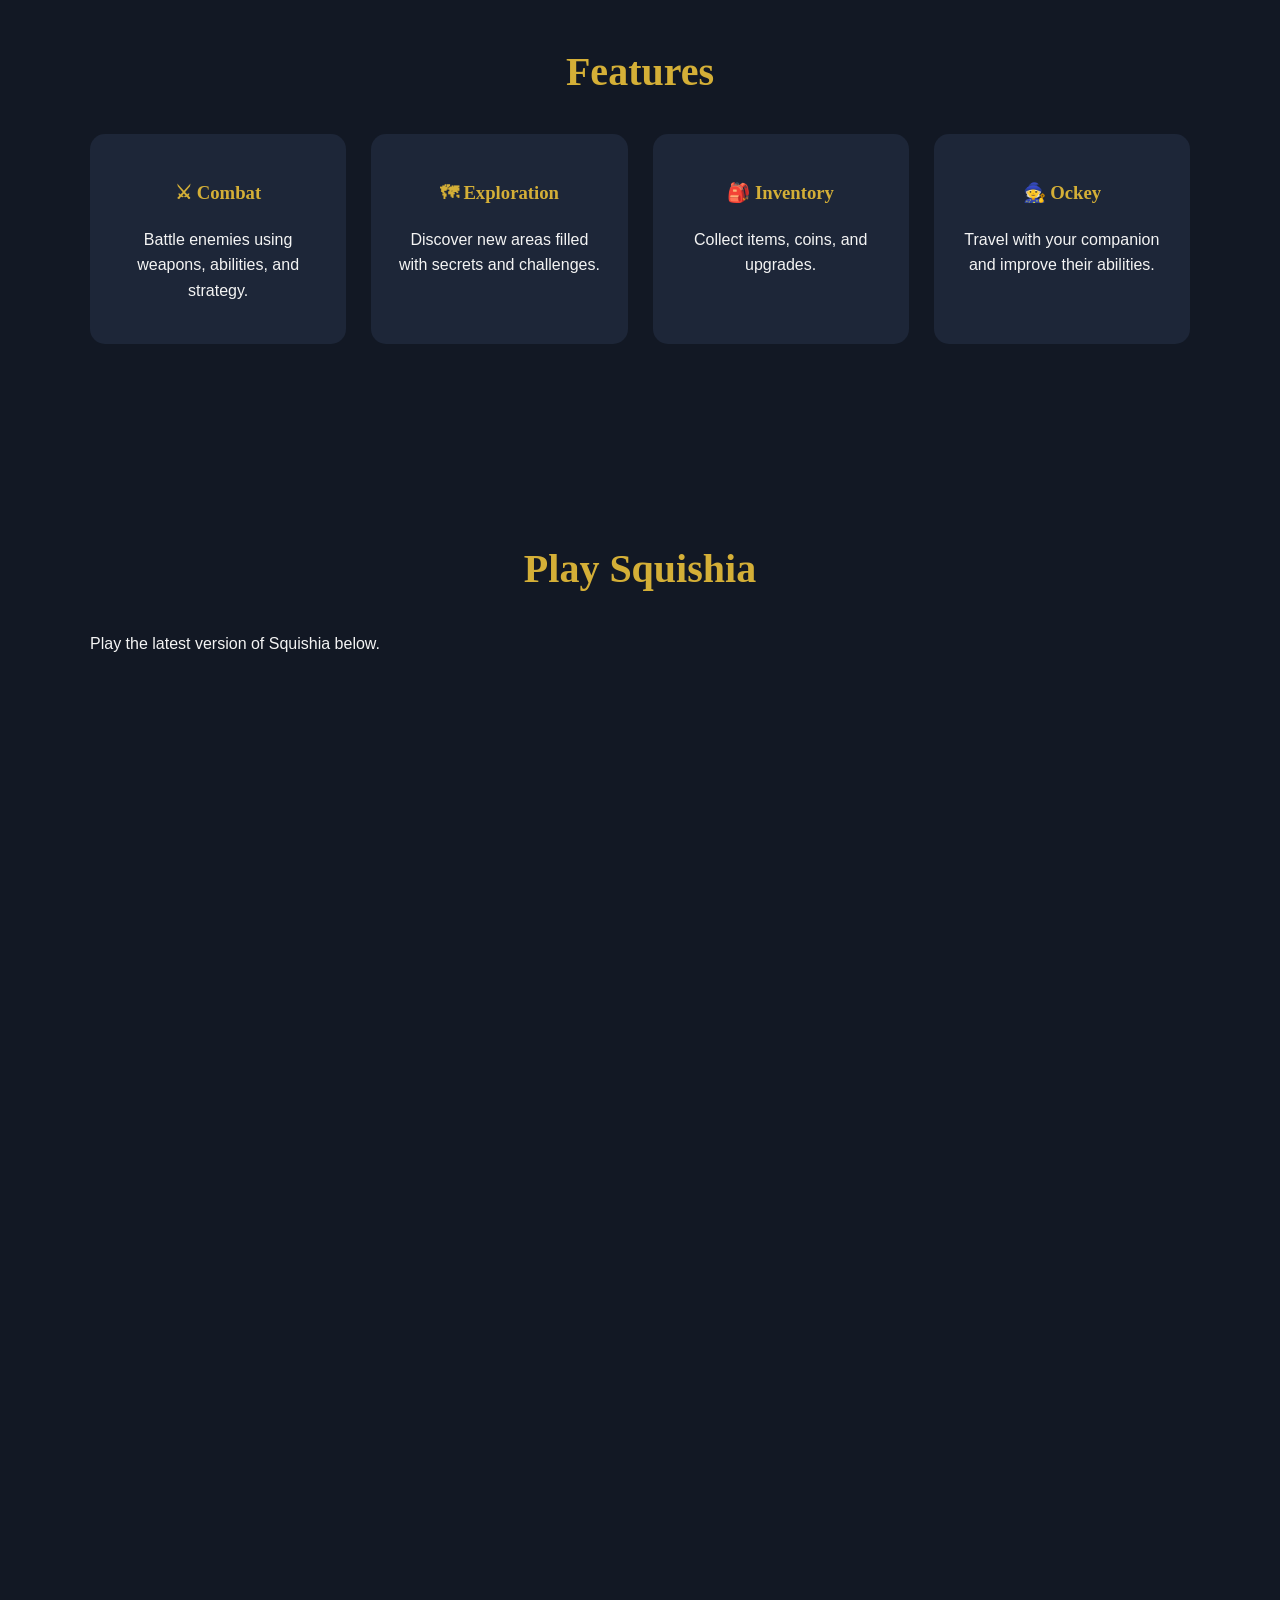
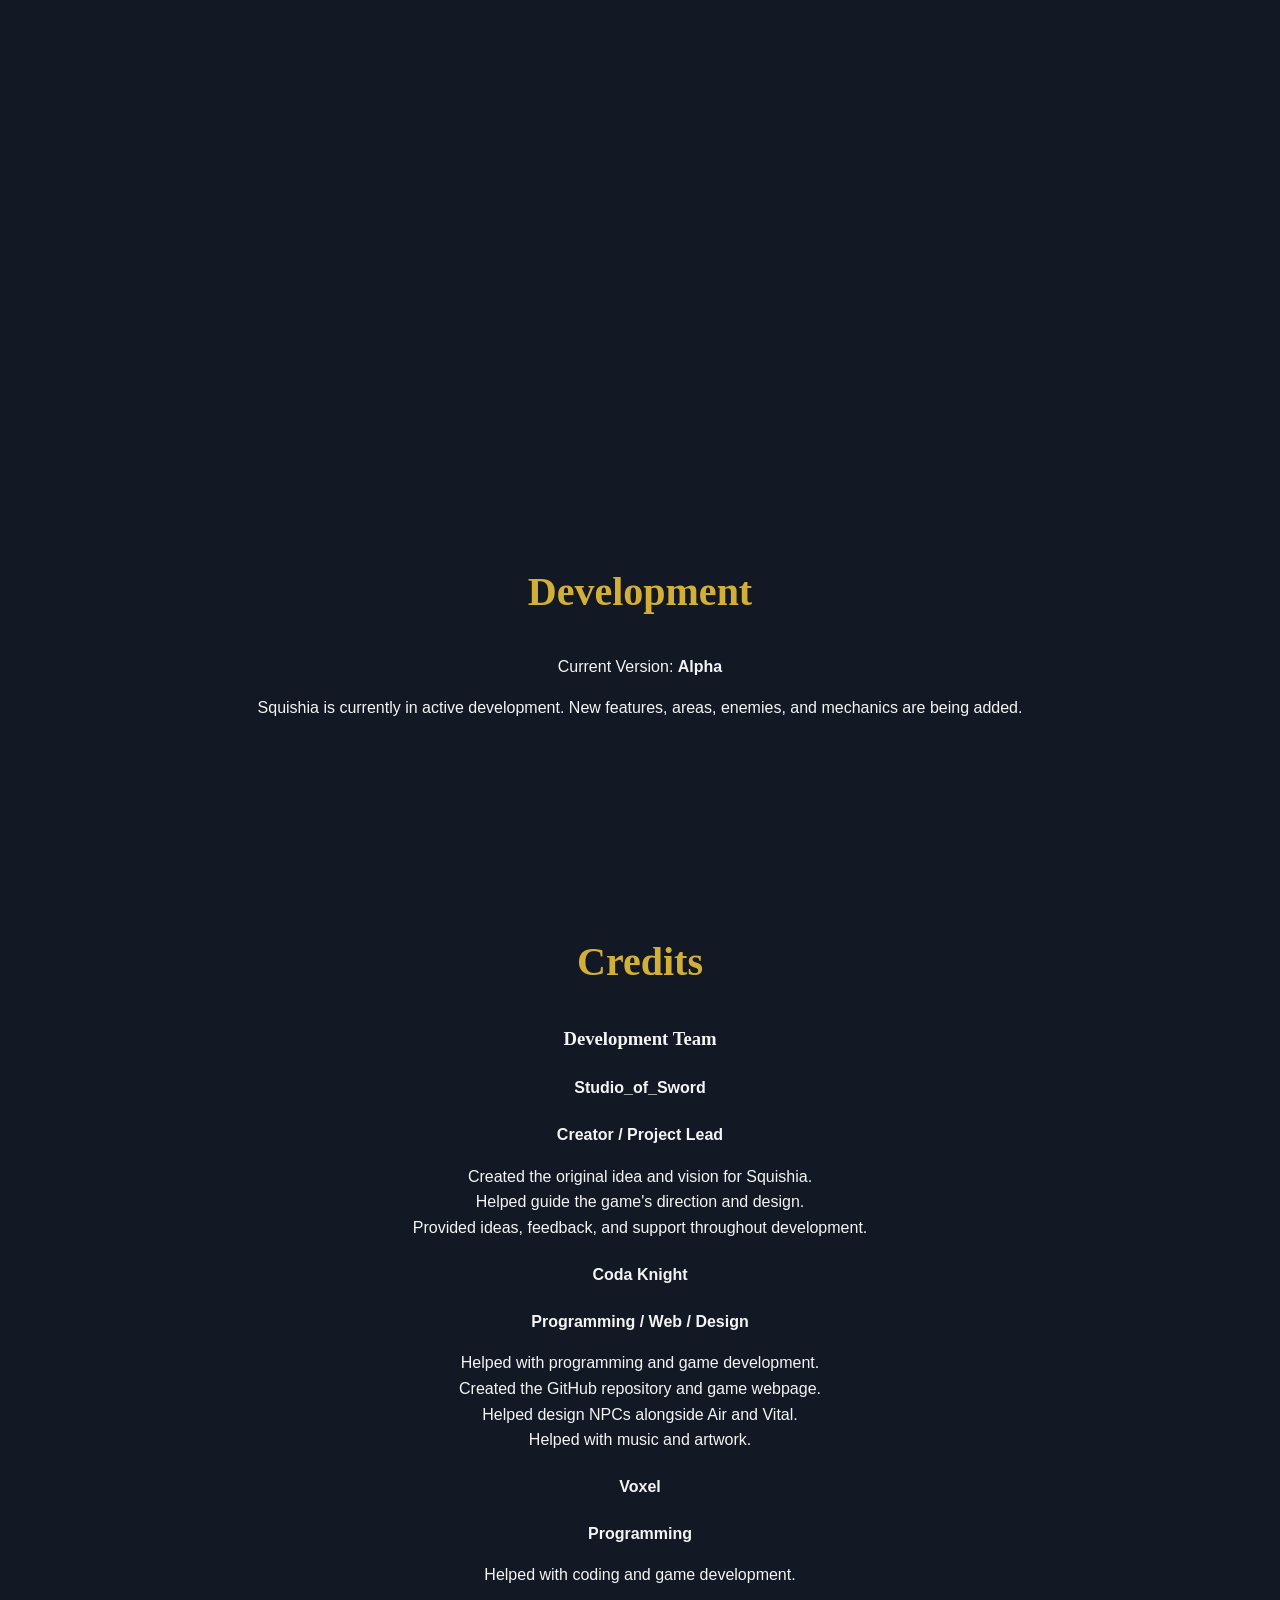
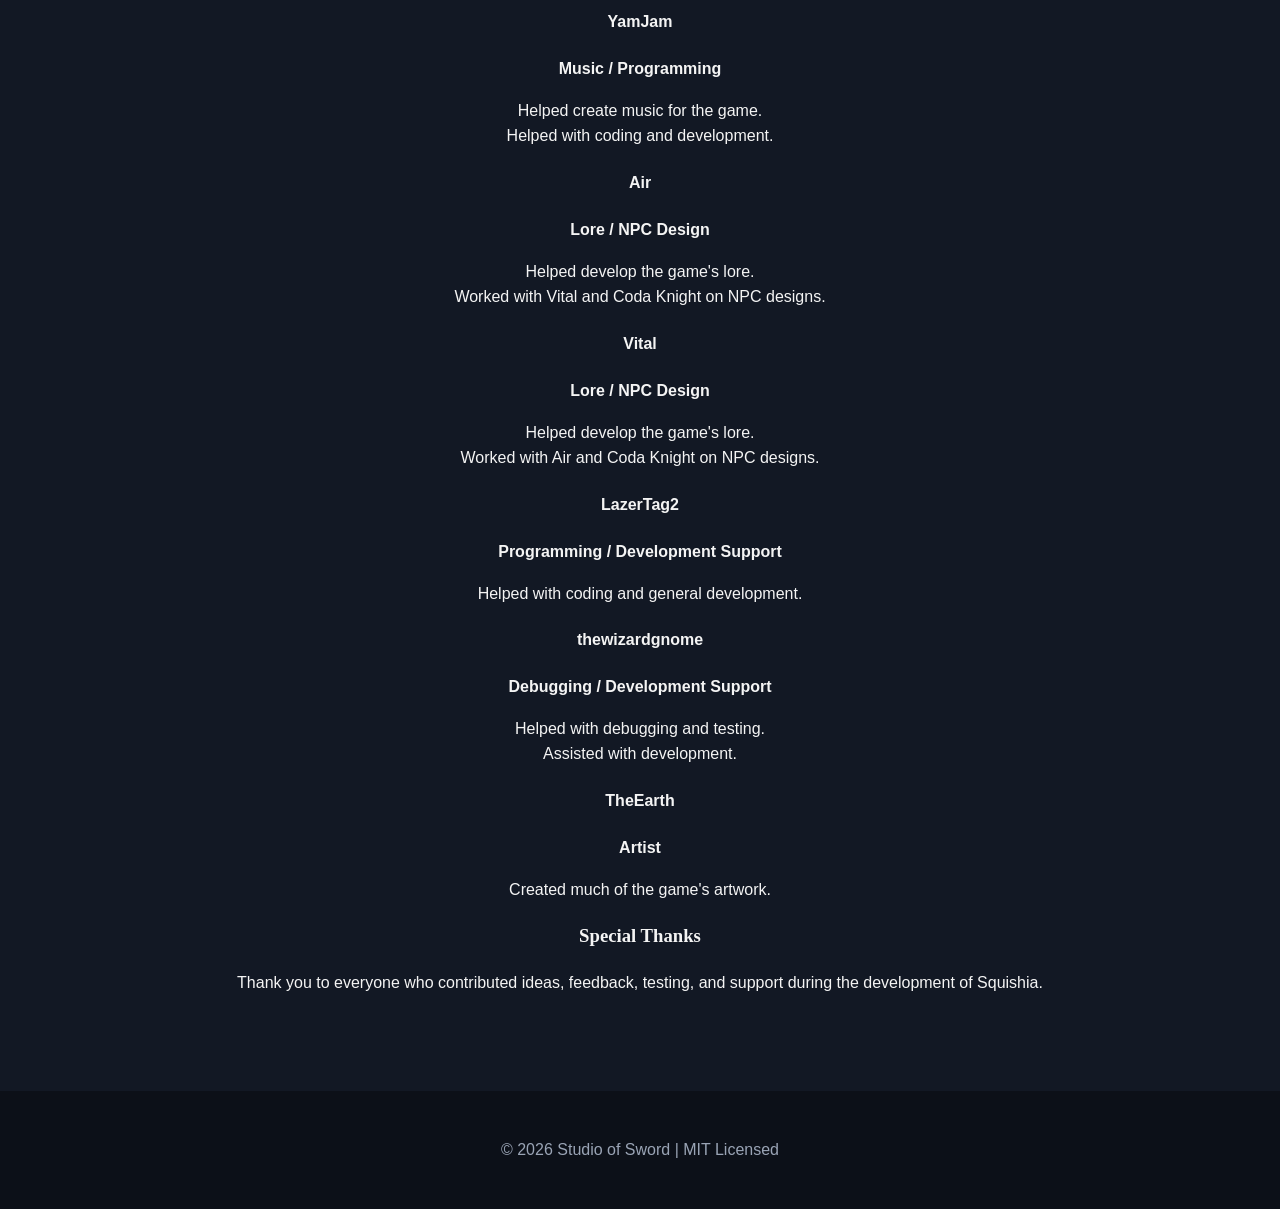
==== commit 8500c594: "Update index.html" ====
--- a/index.html
+++ b/index.html
@@ -211,22 +211,96 @@
 
         <!-- Credits -->
         <section id="credits">
-
             <h2>Credits</h2>
-
-            <p>
-                Created by <strong>Studio of Sword</strong>
-            </p>
-
-            <p>
-                Contributors:
-            </p>
-
-            <ul>
-                <li>Coda Knight</li>
-                <li>Future contributors</li>
-            </ul>
-
+        
+            <h3>Development Team</h3>
+        
+            <div class="credit">
+                <h4>Studio_of_Sword</h4>
+                <p><b>Creator / Project Lead</b></p>
+                <ul>
+                    <li>Created the original idea and vision for Squishia.</li>
+                    <li>Helped guide the game's direction and design.</li>
+                    <li>Provided ideas, feedback, and support throughout development.</li>
+                </ul>
+            </div>
+        
+            <div class="credit">
+                <h4>Coda Knight</h4>
+                <p><b>Programming / Web / Design</b></p>
+                <ul>
+                    <li>Helped with programming and game development.</li>
+                    <li>Created the GitHub repository and game webpage.</li>
+                    <li>Helped design NPCs alongside Air and Vital.</li>
+                    <li>Helped with music and artwork.</li>
+                </ul>
+            </div>
+        
+            <div class="credit">
+                <h4>Voxel</h4>
+                <p><b>Programming</b></p>
+                <ul>
+                    <li>Helped with coding and game development.</li>
+                </ul>
+            </div>
+        
+            <div class="credit">
+                <h4>YamJam</h4>
+                <p><b>Music / Programming</b></p>
+                <ul>
+                    <li>Helped create music for the game.</li>
+                    <li>Helped with coding and development.</li>
+                </ul>
+            </div>
+        
+            <div class="credit">
+                <h4>Air</h4>
+                <p><b>Lore / NPC Design</b></p>
+                <ul>
+                    <li>Helped develop the game's lore.</li>
+                    <li>Worked with Vital and Coda Knight on NPC designs.</li>
+                </ul>
+            </div>
+        
+            <div class="credit">
+                <h4>Vital</h4>
+                <p><b>Lore / NPC Design</b></p>
+                <ul>
+                    <li>Helped develop the game's lore.</li>
+                    <li>Worked with Air and Coda Knight on NPC designs.</li>
+                </ul>
+            </div>
+        
+            <div class="credit">
+                <h4>LazerTag2</h4>
+                <p><b>Programming / Development Support</b></p>
+                <ul>
+                    <li>Helped with coding and general development.</li>
+                </ul>
+            </div>
+        
+            <div class="credit">
+                <h4>thewizardgnome</h4>
+                <p><b>Debugging / Development Support</b></p>
+                <ul>
+                    <li>Helped with debugging and testing.</li>
+                    <li>Assisted with development.</li>
+                </ul>
+            </div>
+        
+            <div class="credit">
+                <h4>TheEarth</h4>
+                <p><b>Artist</b></p>
+                <ul>
+                    <li>Created much of the game's artwork.</li>
+                </ul>
+            </div>
+        
+            <h3>Special Thanks</h3>
+            <p>
+                Thank you to everyone who contributed ideas, feedback,
+                testing, and support during the development of Squishia.
+            </p>
         </section>
 
 
